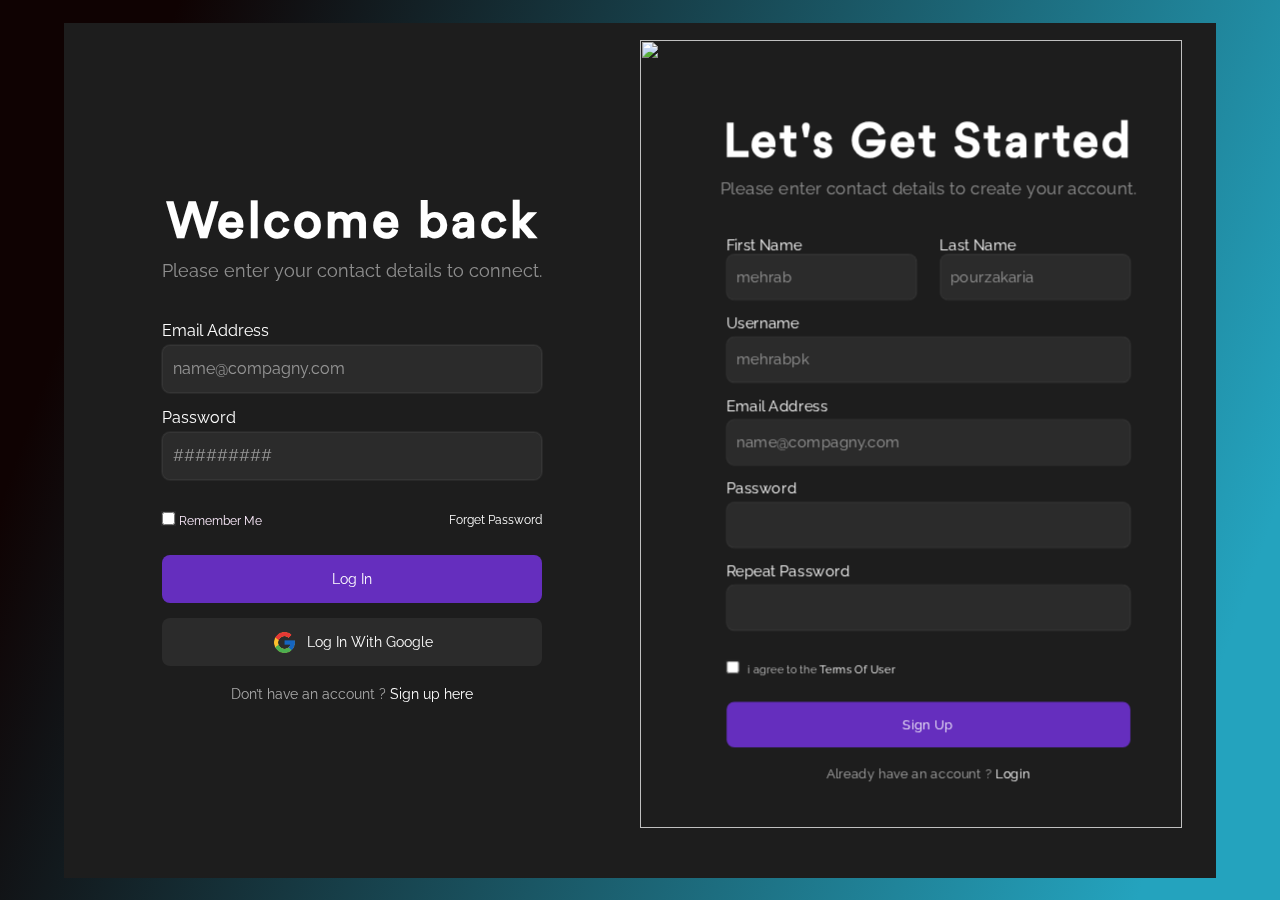
==== index.html @ cc36c0af "Add files via upload" ====
<!DOCTYPE html>
<html lang="en">

<head>
    <meta charset="UTF-8">
    <meta http-equiv="X-UA-Compatible" content="IE=edge">
    <meta name="viewport" content="width=device-width, initial-scale=1.0">
    <!-- CSS only -->
    <link href="https://cdn.jsdelivr.net/npm/bootstrap@5.2.0/dist/css/bootstrap.min.css" rel="stylesheet"
        integrity="sha384-gH2yIJqKdNHPEq0n4Mqa/HGKIhSkIHeL5AyhkYV8i59U5AR6csBvApHHNl/vI1Bx" crossorigin="anonymous">
    <link rel="stylesheet" href="https://cdn.jsdelivr.net/npm/bootstrap-icons@1.9.1/font/bootstrap-icons.css">
    <link rel="stylesheet" href="asset/styles/normalize.css">
    <link rel="stylesheet" href="asset/styles/master.css">
    <link rel="stylesheet" href="asset/styles/local.css">
    <title>Login</title>
</head>

<body>
    <div id="modal-1">
        <img src="asset/img/checked.png" alt="">
        <p>your account was created successfully, please login to access the website.</p>
    </div>
    <div id="modal-2">
        <img src="asset/img/cancel_190406.png" alt="">
        <p>please fill up the form!</p>
    </div>
    <div id="modal-3">
        <img src="asset/img/cancel_190406.png" alt="">
        <p>email not found!!</p>
    </div>
    <div id="modal-4">
        <img src="asset/img/cancel_190406.png" alt="">
        <p>password not match!!</p>
    </div>
    <div id="modal-5">
        <img src="asset/img/checked.png" alt="">
        <p>login successful.</p>
    </div>
    <div id="box">
        <!-- -------------------------cover-------------------- -->
        <figure id="cover">
            <img src="asset/img/Image.png" alt="">
        </figure>
        <!-- -------------------------login-------------------- -->
        <section id="login">
            <h1>Welcome back</h1>
            <p>Please enter your contact details to connect.</p>
            <form id="log-form" action="">
                <div>
                    <label for="">Email Address</label>
                    <input data-status="false" id="LogEmail" type="text" placeholder="name@compagny.com">
                </div>
                <div>
                    <label for="">password</label>
                    <input data-status="false" id="LogPass" type="password" placeholder="#########">
                </div>
                <div>
                    <div>
                        <input class="form-check-input" type="checkbox" value="" id="flexCheckDefault">
                        <label for="">Remember me</label>
                    </div>
                    <a href="#" id="test">forget password</a>
                </div>
                <button id="login-btn">log in</button>
                <button id="login-google-btn">
                    <img src="asset/img/icons8-google-48.png" alt="">
                    log in with google
                </button>
            </form>
            <span>
                Don’t have an account ?
                <a href="#" id="ActiveSign">Sign up here</a>
            </span>
        </section>
        <!-- -------------------------signup-------------------- -->
        <section id="signup">
            <h1>let's get started</h1>
            <p>Please enter contact details to create your account.</p>
            <form id="sign-form" action="#">
                <div>
                    <div>
                        <label for="#">first name</label>
                        <input data-status="false" id="Fname" type="text" placeholder="mehrab">
                    </div>
                    <div>
                        <label for="#">last name</label>
                        <input data-status="false" id="Lname" type="text" placeholder="pourzakaria">
                    </div>
                </div>
                <div>
                    <label for="">username</label>
                    <input data-status="false" id="Uname" type="text" placeholder="mehrabpk">
                </div>
                <div>
                    <label for="">Email Address</label>
                    <input data-status="false" id="Email" type="text" placeholder="name@compagny.com">
                </div>
                <div>
                    <label for="">password</label>
                    <input data-status="false" id="Pass" type="password">
                </div>
                <div>
                    <label for="">repeat password</label>
                    <input data-status="false" id="Pass2" type="text">
                </div>
                <div>
                    <div>
                        <input data-status="false" id="CheckTerms" class="form-check-input" type="checkbox" value=""
                            id="flexCheckDefault">
                        <label for="">i agree to the <a href="#">terms of user</a></label>
                    </div>
                </div>
                <button id="signup-btn">sign up</button>
            </form>
            <span>
                Already have an account ?
                <a href="#" id="ActiveLogin">Login</a>
            </span>
        </section>
        <!-- ---------------------------------------user box------------------------------------ -->
        <div id="user-box">

        </div>
    </div>

</body>
<script src="asset/js/master.js"></script>

</html>
---- asset/styles/master.css ----
body {
  background-image: linear-gradient(109.6deg, rgb(15, 2, 2) 11.2%, rgb(36, 163, 190) 91.1%);
  display: flex;
  justify-content: center;
  align-items: center;
  height: 100vh;
  cursor: default;
  position: relative;
}

#modal-1,
#modal-5 {
  position: absolute;
  background-color: #222222;
  width: 500px;
  height: 300px;
  z-index: 100;
  display: flex;
  border-radius: 8px;
  border: 2px solid #00c851;
  display: flex;
  justify-content: center;
  align-items: center;
  flex-direction: column;
  padding: 0 5px;
  transition: 0.4s ease-in-out;
  display: none;
}
#modal-1 > img,
#modal-5 > img {
  width: 100px;
  height: 100px;
}
#modal-1 > p,
#modal-5 > p {
  color: white;
  font-size: 20px;
  font-family: Gordita-Medium;
  letter-spacing: 3px;
  text-align: center;
  margin-top: 15px;
  text-transform: capitalize;
}

#modal-2,
#modal-3,
#modal-4 {
  position: absolute;
  background-color: #222222;
  width: 500px;
  height: 300px;
  z-index: 100;
  display: flex;
  border-radius: 8px;
  border: 2px solid #cc0000;
  display: flex;
  justify-content: center;
  align-items: center;
  flex-direction: column;
  padding: 0 5px;
  transition: 0.4s ease-in-out;
  display: none;
}
#modal-2 > img,
#modal-3 > img,
#modal-4 > img {
  width: 100px;
  height: 100px;
}
#modal-2 > p,
#modal-3 > p,
#modal-4 > p {
  color: white;
  font-size: 20px;
  font-family: Gordita-Medium;
  letter-spacing: 3px;
  text-align: center;
  margin-top: 15px;
  text-transform: capitalize;
}

#box {
  width: 70%;
  height: 90%;
  background-color: #1d1d1d;
  display: flex;
  position: relative;
  transition: 1s linear;
  backface-visibility: hidden;
  perspective: 100px;
  transform-style: preserve-3d;
}
#box > figure {
  width: 50%;
  height: 100%;
  position: absolute;
  right: 0;
  display: flex;
  justify-content: start;
  align-items: center;
  z-index: 2;
  transition: 0.6s ease-in-out;
  display: none;
}
#box > figure > img {
  width: 100%;
  height: 96%;
}
#box > section {
  width: 50%;
  height: 100%;
}
#box #user-box {
  width: 100%;
  height: 100%;
  top: 0;
  left: 0;
  background-color: #1d1d1d;
  position: absolute;
  z-index: -1;
  transform: rotateY(180deg);
}

#login {
  display: flex;
  justify-content: center;
  align-items: center;
  flex-direction: column;
}
#login > h1 {
  color: white;
  font-size: 48px;
  font-family: Gordita-Medium;
  letter-spacing: 3px;
}
#login > p {
  color: #FEFEFE;
  opacity: 50%;
  font-size: 18px;
  font-family: Raleway-Regular;
  margin-top: 10px;
}
#login > span {
  margin-top: 20px;
  color: #a9a9a9;
  font-size: 14px;
  font-family: Raleway-Regular;
}
#login > span > a {
  color: white;
}

#log-form {
  margin-top: 40px;
}
#log-form > div {
  display: flex;
  flex-direction: column;
  margin-bottom: 15px;
}
#log-form > div > label {
  font-size: 16px;
  color: #FEFEFE;
  text-transform: capitalize;
  font-family: Raleway-Regular;
  margin-bottom: 5px;
}
#log-form > div > input {
  width: 380px;
  height: 48px;
  border: none;
  outline: 1px solid rgba(215, 215, 215, 0.062745098);
  background-color: rgba(255, 255, 255, 0.062745098);
  border-radius: 8px;
  border: 1px solid rgba(215, 215, 215, 0.062745098);
  padding-left: 10px;
  color: white;
  display: flex;
  align-items: center;
}
#log-form > div > input::-moz-placeholder {
  color: #FEFEFE;
  opacity: 50%;
  font-size: 16px;
  font-family: Raleway-Regular;
}
#log-form > div > input::placeholder {
  color: #FEFEFE;
  opacity: 50%;
  font-size: 16px;
  font-family: Raleway-Regular;
}
#log-form > div:nth-of-type(3) {
  display: flex;
  flex-direction: row;
  justify-content: space-between;
  align-items: center;
  margin-bottom: 10px;
  height: 50px;
}
#log-form > div:nth-of-type(3) > div > input {
  background-color: rgba(255, 255, 255, 0.062745098) !important;
  border: 1px solid rgba(215, 215, 215, 0.062745098);
  outline: 1px solid rgba(215, 215, 215, 0.062745098);
}
#log-form > div:nth-of-type(3) > div > label {
  font-size: 12px;
  color: #FFEEFF;
  font-family: Raleway-Regular;
  text-transform: capitalize;
}
#log-form > div:nth-of-type(3) > a {
  font-size: 12px;
  color: #FEFEFE;
  text-transform: capitalize;
  font-family: Raleway-Regular;
}
#log-form button {
  width: 380px;
  height: 48px;
  border-radius: 8px;
  background-color: #652EBE;
  border: none;
  outline: none;
  display: flex;
  justify-content: center;
  align-items: center;
  color: white;
  text-transform: capitalize;
  font-family: Raleway-Regular;
  font-size: 14px;
}
#log-form #login-google-btn {
  background-color: rgba(255, 255, 255, 0.062745098);
  margin-top: 15px;
}
#log-form #login-google-btn > img {
  width: 25px;
  margin-right: 10px;
}

#signup {
  display: flex;
  justify-content: center;
  align-items: center;
  flex-direction: column;
}
#signup > h1 {
  color: white;
  font-size: 48px;
  font-family: Gordita-Medium;
  letter-spacing: 3px;
  text-transform: capitalize;
}
#signup > p {
  color: #FEFEFE;
  opacity: 50%;
  font-size: 18px;
  font-family: Raleway-Regular;
  margin-top: 10px;
}
#signup > span {
  margin-top: 20px;
  color: #a9a9a9;
  font-size: 14px;
  font-family: Raleway-Regular;
}
#signup > span > a {
  color: white;
}

#sign-form {
  margin-top: 40px;
}
#sign-form > div:nth-of-type(1) {
  width: 425px;
  display: flex;
  justify-content: space-between;
  margin-bottom: 15px;
}
#sign-form > div:nth-of-type(1) > div > label {
  font-size: 16px;
  color: #FEFEFE;
  text-transform: capitalize;
  font-family: Raleway-Regular;
  margin-bottom: 5px;
}
#sign-form > div:nth-of-type(1) > div > input {
  width: 200px;
  height: 48px;
  border: none;
  outline: 1px solid rgba(215, 215, 215, 0.062745098);
  background-color: rgba(255, 255, 255, 0.062745098);
  border-radius: 8px;
  border: 1px solid rgba(215, 215, 215, 0.062745098);
  padding-left: 10px;
  color: white;
  display: flex;
  align-items: center;
}
#sign-form > div:nth-of-type(1) > div > input::-moz-placeholder {
  color: #FEFEFE;
  opacity: 50%;
  font-size: 16px;
  font-family: Raleway-Regular;
}
#sign-form > div:nth-of-type(1) > div > input::placeholder {
  color: #FEFEFE;
  opacity: 50%;
  font-size: 16px;
  font-family: Raleway-Regular;
}
#sign-form > div:nth-of-type(2), #sign-form > div:nth-of-type(3), #sign-form > div:nth-of-type(4), #sign-form > div:nth-of-type(5) {
  display: flex;
  flex-direction: column;
  margin-bottom: 15px;
}
#sign-form > div:nth-of-type(2) > label, #sign-form > div:nth-of-type(3) > label, #sign-form > div:nth-of-type(4) > label, #sign-form > div:nth-of-type(5) > label {
  font-size: 16px;
  color: #FEFEFE;
  text-transform: capitalize;
  font-family: Raleway-Regular;
  margin-bottom: 5px;
}
#sign-form > div:nth-of-type(2) > input, #sign-form > div:nth-of-type(3) > input, #sign-form > div:nth-of-type(4) > input, #sign-form > div:nth-of-type(5) > input {
  width: 425px;
  height: 48px;
  border: none;
  outline: 1px solid rgba(215, 215, 215, 0.062745098);
  background-color: rgba(255, 255, 255, 0.062745098);
  border-radius: 8px;
  border: 1px solid rgba(215, 215, 215, 0.062745098);
  padding-left: 10px;
  color: white;
  display: flex;
  align-items: center;
}
#sign-form > div:nth-of-type(2) > input::-moz-placeholder, #sign-form > div:nth-of-type(3) > input::-moz-placeholder, #sign-form > div:nth-of-type(4) > input::-moz-placeholder, #sign-form > div:nth-of-type(5) > input::-moz-placeholder {
  color: #FEFEFE;
  opacity: 50%;
  font-size: 16px;
  font-family: Raleway-Regular;
}
#sign-form > div:nth-of-type(2) > input::placeholder, #sign-form > div:nth-of-type(3) > input::placeholder, #sign-form > div:nth-of-type(4) > input::placeholder, #sign-form > div:nth-of-type(5) > input::placeholder {
  color: #FEFEFE;
  opacity: 50%;
  font-size: 16px;
  font-family: Raleway-Regular;
}
#sign-form > div:nth-of-type(6) {
  display: flex;
  flex-direction: row;
  justify-content: space-between;
  align-items: center;
  margin-bottom: 10px;
  height: 50px;
}
#sign-form > div:nth-of-type(6) > div > input {
  background-color: rgba(255, 255, 255, 0.062745098) !important;
  border: 1px solid rgba(215, 215, 215, 0.062745098);
  outline: 1px solid rgba(215, 215, 215, 0.062745098);
}
#sign-form > div:nth-of-type(6) > div > label {
  margin-left: 5px;
  font-size: 12px;
  color: #c2c2c2;
  font-family: Raleway-Regular;
}
#sign-form > div:nth-of-type(6) > div > label > a {
  text-transform: capitalize;
  color: white;
}
#sign-form > div:nth-of-type(6) > a {
  font-size: 12px;
  color: #FEFEFE;
  text-transform: capitalize;
  font-family: Raleway-Regular;
}
#sign-form > button {
  width: 425px;
  height: 48px;
  border-radius: 8px;
  background-color: #652EBE;
  border: none;
  outline: none;
  display: flex;
  justify-content: center;
  align-items: center;
  color: white;
  text-transform: capitalize;
  font-family: Raleway-Regular;
  font-size: 14px;
}

.CoverTranslate {
  transform: translateX(-97%);
}

.input-error {
  border: 1px solid #b40000 !important;
  color: #b40000 !important;
}

.input-ok {
  border: 1px solid #2190A8 !important;
  color: #2190A8 !important;
}

.active-modal {
  display: flex !important;
}

.login {
  transform: rotateY(180deg);
}/*# sourceMappingURL=master.css.map */
---- asset/styles/local.css ----
@media screen and (min-width: 992px) {
  #box {
    width: 95%;
    height: 95%;
  }
  #box > figure {
    width: 50%;
    height: 100%;
    position: absolute;
    right: 0;
    display: flex;
    justify-content: start;
    align-items: center;
    z-index: 2;
    transition: 0.6s ease-in-out;
  }
  #box > figure > img {
    width: 97%;
    height: 96%;
  }
  #box > section:nth-of-type(2) {
    transform: scale(0.95);
  }
}
@media screen and (min-width: 1200px) {
  #box {
    width: 90%;
    height: 95%;
  }
  #box > section:nth-of-type(2) {
    transform: scale(0.95);
  }
}
@media screen and (min-width: 1400px) {
  #box {
    width: 85%;
    height: 95%;
  }
  #box > section:nth-of-type(2) {
    transform: scale(0.95);
  }
  #sign-form {
    margin-top: 20px;
  }
}
@media screen and (min-width: 1600px) {
  #box {
    width: 70%;
    height: 90%;
  }
  #box > section:nth-of-type(2) {
    transform: scale(1);
  }
  #sign-form {
    margin-top: 40px;
  }
}/*# sourceMappingURL=local.css.map */
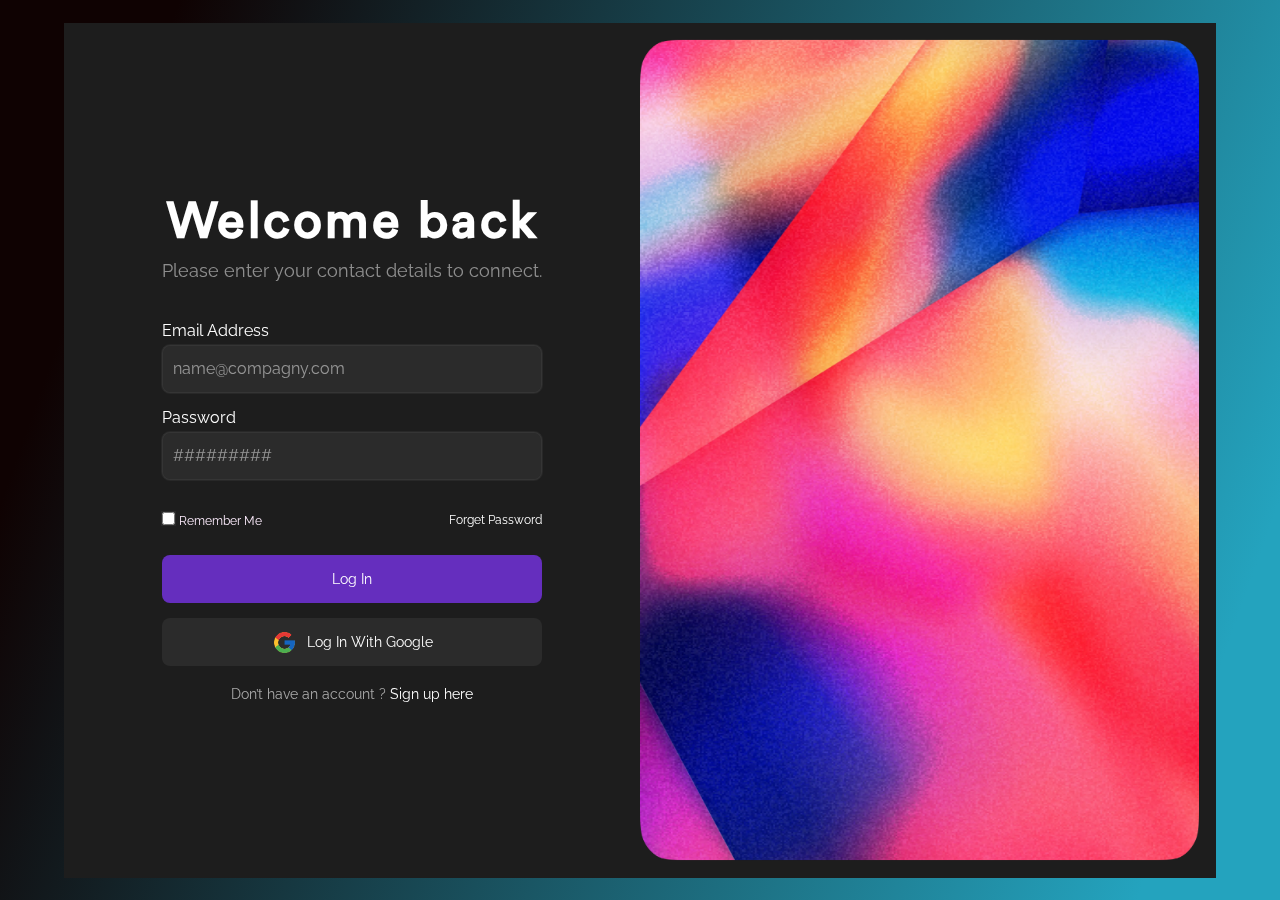
==== commit 557f580a: "Add files via upload" ====
--- a/index.html
+++ b/index.html
@@ -39,7 +39,7 @@
     <div id="box">
         <!-- -------------------------cover-------------------- -->
         <figure id="cover">
-            <img src="asset/img/Image.png" alt="">
+            <img src="asset/img/cover.webp" alt="">
         </figure>
         <!-- -------------------------login-------------------- -->
         <section id="login">
